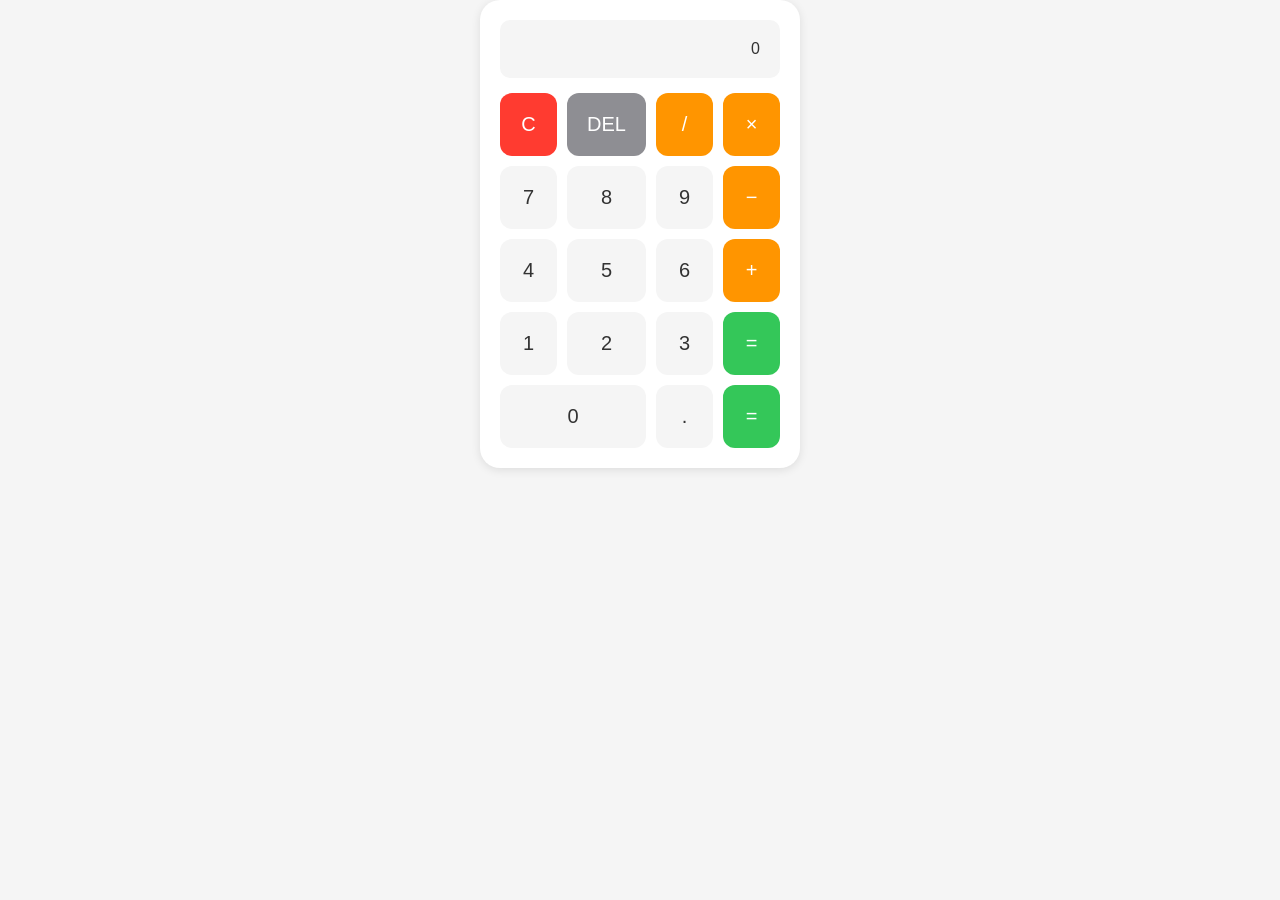
==== calculator.html @ 957df615 "feat: 添加独立计算器单功能工具" ====
<!DOCTYPE html>
<html lang="zh-CN">
<head>
    <meta charset="UTF-8">
    <meta name="viewport" content="width=device-width, initial-scale=1.0">
    <title>简易计算器</title>
    <link rel="stylesheet" href="style.css">
</head>
<body>
    <div class="calculator-container">
        <div class="calculator">
            <div class="display">
                <div class="display-screen" id="display">0</div>
            </div>
            <div class="buttons">
                <button class="btn btn-clear" onclick="clearDisplay()">C</button>
                <button class="btn btn-delete" onclick="deleteChar()">DEL</button>
                <button class="btn btn-operator" onclick="appendOperator('/')">/</button>
                <button class="btn btn-operator" onclick="appendOperator('*')">×</button>
                
                <button class="btn btn-number" onclick="appendNumber('7')">7</button>
                <button class="btn btn-number" onclick="appendNumber('8')">8</button>
                <button class="btn btn-number" onclick="appendNumber('9')">9</button>
                <button class="btn btn-operator" onclick="appendOperator('-')">−</button>
                
                <button class="btn btn-number" onclick="appendNumber('4')">4</button>
                <button class="btn btn-number" onclick="appendNumber('5')">5</button>
                <button class="btn btn-number" onclick="appendNumber('6')">6</button>
                <button class="btn btn-operator" onclick="appendOperator('+')">+</button>
                
                <button class="btn btn-number" onclick="appendNumber('1')">1</button>
                <button class="btn btn-number" onclick="appendNumber('2')">2</button>
                <button class="btn btn-number" onclick="appendNumber('3')">3</button>
                <button class="btn btn-equals" onclick="calculate()">=</button>
                
                <button class="btn btn-number btn-zero" onclick="appendNumber('0')">0</button>
                <button class="btn btn-number" onclick="appendDecimal()">.</button>
                <button class="btn btn-equals" onclick="calculate()">=</button>
            </div>
        </div>
    </div>
    <script src="script.js"></script>
</body>
</html>
---- style.css ----
:root {
    --bg-primary: #ffffff;
    --bg-secondary: #f5f5f5;
    --bg-card: #ffffff;
    --text-primary: #333333;
    --text-secondary: #666666;
    --border-color: #e0e0e0;
    --primary-color: #667eea;
    --primary-hover: #5a6fd6;
    --success-color: #34c759;
    --danger-color: #ff3b30;
    --warning-color: #ff9500;
    --shadow: 0 2px 10px rgba(0, 0, 0, 0.1);
}

[data-theme="dark"] {
    --bg-primary: #1a1a2e;
    --bg-secondary: #16213e;
    --bg-card: #1f2937;
    --text-primary: #f0f0f0;
    --text-secondary: #a0a0a0;
    --border-color: #374151;
    --primary-color: #818cf8;
    --primary-hover: #6366f1;
    --shadow: 0 2px 10px rgba(0, 0, 0, 0.3);
}

* {
    margin: 0;
    padding: 0;
    box-sizing: border-box;
}

body {
    font-family: 'Segoe UI', Tahoma, Geneva, Verdana, sans-serif;
    background: var(--bg-secondary);
    color: var(--text-primary);
    min-height: 100vh;
    transition: background 0.3s, color 0.3s;
}

.app-container {
    max-width: 800px;
    margin: 0 auto;
    padding: 20px;
}

.app-header {
    background: var(--bg-card);
    border-radius: 15px;
    padding: 20px;
    margin-bottom: 20px;
    box-shadow: var(--shadow);
    display: flex;
    flex-wrap: wrap;
    align-items: center;
    gap: 15px;
}

.app-title {
    font-size: 1.5rem;
    color: var(--primary-color);
    margin-right: auto;
}

.nav-tabs {
    display: flex;
    flex-wrap: wrap;
    gap: 8px;
    width: 100%;
    order: 3;
}

.nav-tab {
    padding: 10px 16px;
    border: none;
    background: var(--bg-secondary);
    color: var(--text-secondary);
    border-radius: 8px;
    cursor: pointer;
    font-size: 0.9rem;
    transition: all 0.2s;
}

.nav-tab:hover {
    background: var(--primary-color);
    color: white;
}

.nav-tab.active {
    background: var(--primary-color);
    color: white;
}

.header-actions {
    display: flex;
    gap: 8px;
    margin-left: auto;
}

.action-btn {
    padding: 8px 12px;
    border: none;
    background: var(--bg-secondary);
    border-radius: 8px;
    cursor: pointer;
    font-size: 1.2rem;
    transition: transform 0.2s;
}

.action-btn:hover {
    transform: scale(1.1);
}

.main-content {
    background: var(--bg-card);
    border-radius: 15px;
    padding: 20px;
    box-shadow: var(--shadow);
    min-height: 500px;
}

.tool-section {
    display: none;
}

.tool-section.active {
    display: block;
}

.quick-actions {
    margin-bottom: 15px;
}

.quick-btn {
    padding: 8px 16px;
    border: 1px solid var(--primary-color);
    background: transparent;
    color: var(--primary-color);
    border-radius: 8px;
    cursor: pointer;
    font-size: 0.85rem;
    transition: all 0.2s;
}

.quick-btn:hover {
    background: var(--primary-color);
    color: white;
}

.calculator {
    max-width: 320px;
    margin: 0 auto;
    background: var(--bg-primary);
    border-radius: 20px;
    padding: 20px;
    box-shadow: var(--shadow);
}

.display {
    background: var(--bg-secondary);
    border-radius: 10px;
    padding: 20px;
    margin-bottom: 15px;
    text-align: right;
}

#calc-display {
    font-size: 36px;
    color: var(--text-primary);
    min-height: 45px;
    overflow: hidden;
    text-overflow: ellipsis;
}

.buttons {
    display: grid;
    grid-template-columns: repeat(4, 1fr);
    gap: 10px;
}

.btn {
    padding: 20px;
    font-size: 20px;
    border: none;
    border-radius: 12px;
    cursor: pointer;
    transition: all 0.2s ease;
}

.btn-number {
    background: var(--bg-secondary);
    color: var(--text-primary);
}

.btn-number:hover {
    background: var(--border-color);
}

.btn-operator {
    background: var(--warning-color);
    color: white;
}

.btn-operator:hover {
    background: #e6860a;
}

.btn-clear {
    background: var(--danger-color);
    color: white;
}

.btn-clear:hover {
    background: #e63329;
}

.btn-delete {
    background: #8e8e93;
    color: white;
}

.btn-delete:hover {
    background: #7a7a80;
}

.btn-equals {
    background: var(--success-color);
    color: white;
}

.btn-equals:hover {
    background: #2db84d;
}

.btn-zero {
    grid-column: span 2;
}

.btn:active {
    transform: scale(0.95);
}

.calc-history {
    margin-top: 15px;
    padding-top: 15px;
    border-top: 1px solid var(--border-color);
}

.calc-history h4 {
    font-size: 0.9rem;
    color: var(--text-secondary);
    margin-bottom: 10px;
}

.calc-history ul {
    list-style: none;
    max-height: 100px;
    overflow-y: auto;
}

.calc-history li {
    padding: 5px 0;
    font-size: 0.85rem;
    color: var(--text-secondary);
    border-bottom: 1px solid var(--border-color);
}

.todo-container {
    max-width: 500px;
    margin: 0 auto;
}

.todo-input-area {
    display: flex;
    gap: 10px;
    margin-bottom: 15px;
    flex-wrap: wrap;
}

.todo-input-area input[type="text"] {
    flex: 1;
    min-width: 200px;
    padding: 12px;
    border: 1px solid var(--border-color);
    border-radius: 8px;
    font-size: 1rem;
    background: var(--bg-primary);
    color: var(--text-primary);
}

.todo-input-area select {
    padding: 12px;
    border: 1px solid var(--border-color);
    border-radius: 8px;
    font-size: 1rem;
    background: var(--bg-primary);
    color: var(--text-primary);
}

.add-btn {
    padding: 12px 24px;
    background: var(--primary-color);
    color: white;
    border: none;
    border-radius: 8px;
    cursor: pointer;
    font-size: 1rem;
    transition: background 0.2s;
}

.add-btn:hover {
    background: var(--primary-hover);
}

.todo-filters {
    display: flex;
    gap: 10px;
    margin-bottom: 15px;
}

.filter-btn {
    padding: 8px 16px;
    border: 1px solid var(--border-color);
    background: transparent;
    color: var(--text-secondary);
    border-radius: 8px;
    cursor: pointer;
    transition: all 0.2s;
}

.filter-btn.active,
.filter-btn:hover {
    background: var(--primary-color);
    color: white;
    border-color: var(--primary-color);
}

.todo-list {
    list-style: none;
    margin-bottom: 15px;
}

.todo-item {
    display: flex;
    align-items: center;
    gap: 10px;
    padding: 12px;
    background: var(--bg-secondary);
    border-radius: 8px;
    margin-bottom: 8px;
}

.todo-item.completed {
    opacity: 0.6;
}

.todo-item.completed .todo-text {
    text-decoration: line-through;
}

.todo-checkbox {
    width: 20px;
    height: 20px;
    cursor: pointer;
}

.todo-text {
    flex: 1;
    font-size: 1rem;
}

.todo-priority {
    font-size: 0.75rem;
    padding: 2px 8px;
    border-radius: 4px;
    background: var(--border-color);
    color: var(--text-secondary);
}

.todo-priority.high {
    background: var(--danger-color);
    color: white;
}

.todo-priority.medium {
    background: var(--warning-color);
    color: white;
}

.todo-priority.low {
    background: var(--success-color);
    color: white;
}

.todo-delete {
    padding: 5px 10px;
    background: var(--danger-color);
    color: white;
    border: none;
    border-radius: 4px;
    cursor: pointer;
    font-size: 0.8rem;
}

.todo-stats {
    display: flex;
    gap: 20px;
    padding: 15px;
    background: var(--bg-secondary);
    border-radius: 8px;
    font-size: 0.9rem;
    color: var(--text-secondary);
}

.accounts-container {
    max-width: 500px;
    margin: 0 auto;
}

.accounts-summary {
    display: grid;
    grid-template-columns: repeat(3, 1fr);
    gap: 15px;
    margin-bottom: 20px;
}

.summary-card {
    padding: 15px;
    border-radius: 12px;
    text-align: center;
}

.summary-card.income {
    background: linear-gradient(135deg, #34c759, #2db84d);
    color: white;
}

.summary-card.expense {
    background: linear-gradient(135deg, #ff3b30, #e63329);
    color: white;
}

.summary-card.balance {
    background: linear-gradient(135deg, var(--primary-color), var(--primary-hover));
    color: white;
}

.summary-card h4 {
    font-size: 0.85rem;
    margin-bottom: 8px;
    opacity: 0.9;
}

.summary-card p {
    font-size: 1.3rem;
    font-weight: bold;
}

.accounts-input {
    display: flex;
    gap: 10px;
    margin-bottom: 20px;
    flex-wrap: wrap;
}

.accounts-input select,
.accounts-input input {
    padding: 12px;
    border: 1px solid var(--border-color);
    border-radius: 8px;
    font-size: 1rem;
    background: var(--bg-primary);
    color: var(--text-primary);
}

.accounts-input input[type="number"] {
    width: 120px;
}

.accounts-input input[type="text"] {
    flex: 1;
    min-width: 100px;
}

.accounts-list h4 {
    font-size: 1rem;
    color: var(--text-secondary);
    margin-bottom: 10px;
}

.accounts-list ul {
    list-style: none;
}

.acc-item {
    display: flex;
    align-items: center;
    gap: 10px;
    padding: 12px;
    background: var(--bg-secondary);
    border-radius: 8px;
    margin-bottom: 8px;
}

.acc-item.income {
    border-left: 4px solid var(--success-color);
}

.acc-item.expense {
    border-left: 4px solid var(--danger-color);
}

.acc-type {
    font-size: 0.85rem;
    padding: 4px 10px;
    border-radius: 4px;
    background: var(--border-color);
    color: var(--text-secondary);
}

.acc-item.income .acc-type {
    background: var(--success-color);
    color: white;
}

.acc-item.expense .acc-type {
    background: var(--danger-color);
    color: white;
}

.acc-amount {
    font-weight: bold;
    font-size: 1.1rem;
}

.acc-desc {
    flex: 1;
    color: var(--text-secondary);
    font-size: 0.9rem;
}

.acc-date {
    font-size: 0.8rem;
    color: var(--text-secondary);
}

.acc-delete {
    padding: 5px 10px;
    background: var(--danger-color);
    color: white;
    border: none;
    border-radius: 4px;
    cursor: pointer;
    font-size: 0.8rem;
}

.stats-container {
    max-width: 600px;
    margin: 0 auto;
}

.stats-container h3 {
    text-align: center;
    margin-bottom: 20px;
    color: var(--primary-color);
}

.stats-grid {
    display: grid;
    grid-template-columns: repeat(auto-fit, minmax(150px, 1fr));
    gap: 15px;
    margin-bottom: 30px;
}

.stat-card {
    background: var(--bg-secondary);
    padding: 20px;
    border-radius: 12px;
    text-align: center;
}

.stat-card h4 {
    color: var(--primary-color);
    margin-bottom: 10px;
    font-size: 1rem;
}

.stat-card p {
    margin: 8px 0;
    font-size: 0.9rem;
    color: var(--text-secondary);
}

.stat-card span {
    color: var(--text-primary);
    font-weight: bold;
}

.recent-records h4 {
    font-size: 1rem;
    color: var(--text-secondary);
    margin-bottom: 10px;
}

.recent-records ul {
    list-style: none;
}

.recent-records li {
    padding: 10px;
    background: var(--bg-secondary);
    border-radius: 8px;
    margin-bottom: 8px;
    font-size: 0.9rem;
    display: flex;
    justify-content: space-between;
    align-items: center;
}

.recent-time {
    font-size: 0.8rem;
    color: var(--text-secondary);
}

.about-container {
    max-width: 800px;
    margin: 0 auto;
}

.pdf-viewer {
    width: 100%;
}

.pdf-viewer h3 {
    text-align: center;
    color: var(--primary-color);
    margin-bottom: 20px;
    font-size: 1.3rem;
}

.pdf-viewer object {
    border-radius: 12px;
    box-shadow: var(--shadow);
    border: 1px solid var(--border-color);
    background: white;
}

.pdf-fallback {
    text-align: center;
    padding: 60px 20px;
    background: var(--bg-secondary);
    border-radius: 12px;
    border: 1px solid var(--border-color);
}

.pdf-fallback p {
    color: var(--text-secondary);
    margin-bottom: 20px;
}

.download-link {
    display: inline-block;
    padding: 12px 24px;
    background: var(--primary-color);
    color: white;
    text-decoration: none;
    border-radius: 8px;
    transition: background 0.2s;
}

.download-link:hover {
    background: var(--primary-hover);
}

.modal {
    display: none;
    position: fixed;
    top: 0;
    left: 0;
    width: 100%;
    height: 100%;
    background: rgba(0, 0, 0, 0.5);
    z-index: 1000;
    justify-content: center;
    align-items: center;
}

.modal.show {
    display: flex;
}

.modal-content {
    background: var(--bg-card);
    padding: 25px;
    border-radius: 15px;
    max-width: 400px;
    width: 90%;
    position: relative;
}

.modal-close {
    position: absolute;
    top: 10px;
    right: 15px;
    font-size: 1.5rem;
    cursor: pointer;
    color: var(--text-secondary);
}

.modal-content h3 {
    color: var(--primary-color);
    margin-bottom: 15px;
}

.modal-content ul {
    list-style: none;
}

.modal-content li {
    padding: 10px;
    background: var(--bg-secondary);
    border-radius: 8px;
    margin-bottom: 8px;
    font-size: 0.9rem;
}

@media (max-width: 600px) {
    .app-header {
        flex-direction: column;
        align-items: flex-start;
    }

    .header-actions {
        margin-left: 0;
        width: 100%;
        justify-content: flex-end;
    }

    .nav-tabs {
        width: 100%;
        overflow-x: auto;
        flex-wrap: nowrap;
        padding-bottom: 5px;
    }

    .nav-tab {
        white-space: nowrap;
        padding: 8px 12px;
        font-size: 0.85rem;
    }

    .accounts-summary {
        grid-template-columns: 1fr;
    }

    .calculator {
        width: 100%;
        max-width: 100%;
    }

    .btn {
        padding: 15px;
        font-size: 18px;
    }

    .todo-stats {
        flex-direction: column;
        gap: 10px;
    }

    .pdf-viewer object {
        height: 400px;
        width: 100%;
    }
}
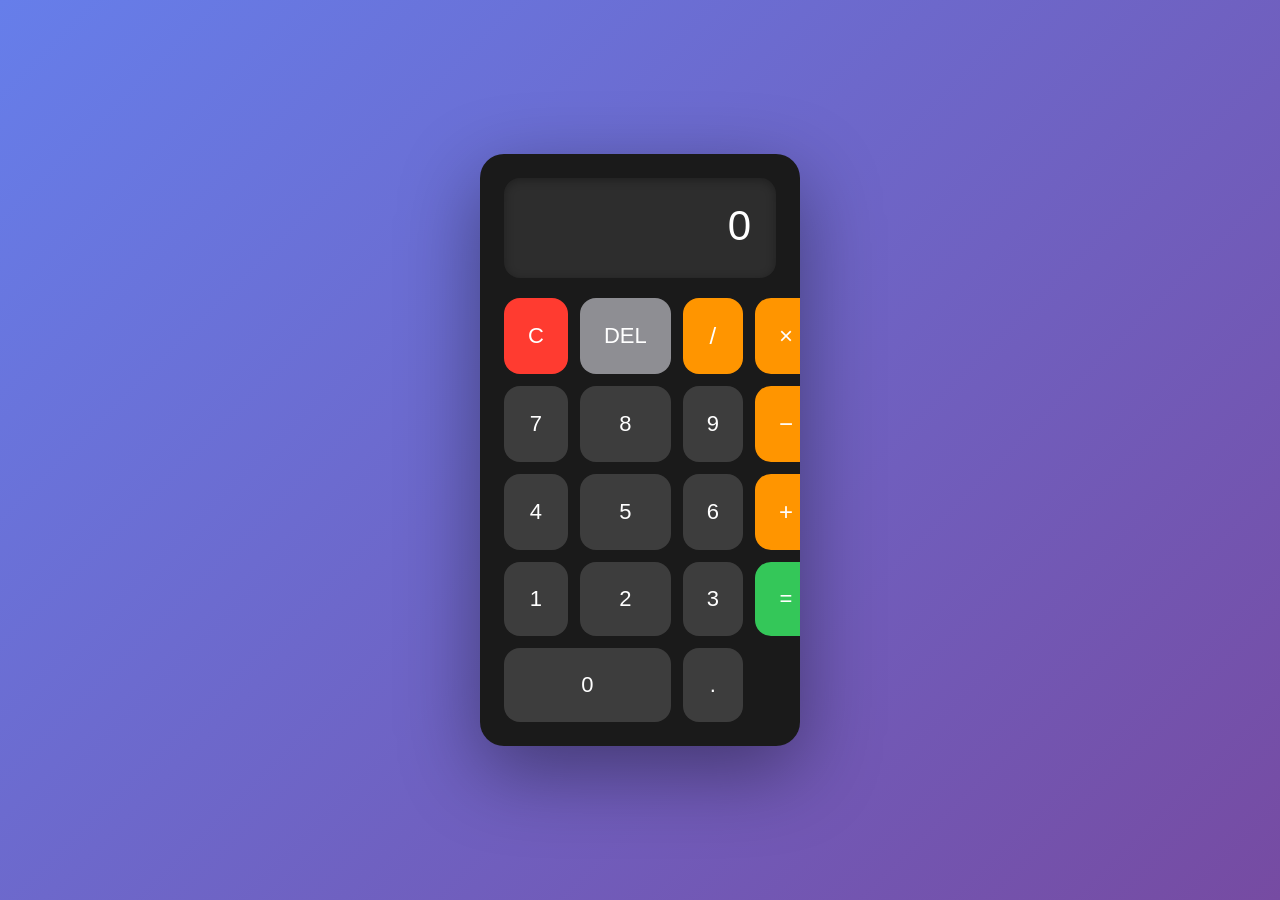
==== commit 0d61319d: "fix: 修复计算器按键溢出问题" ====
--- a/calculator.html
+++ b/calculator.html
@@ -4,7 +4,7 @@
     <meta charset="UTF-8">
     <meta name="viewport" content="width=device-width, initial-scale=1.0">
     <title>简易计算器</title>
-    <link rel="stylesheet" href="style.css">
+    <link rel="stylesheet" href="calculator-style.css">
 </head>
 <body>
     <div class="calculator-container">
@@ -35,10 +35,9 @@
                 
                 <button class="btn btn-number btn-zero" onclick="appendNumber('0')">0</button>
                 <button class="btn btn-number" onclick="appendDecimal()">.</button>
-                <button class="btn btn-equals" onclick="calculate()">=</button>
             </div>
         </div>
     </div>
-    <script src="script.js"></script>
+    <script src="calculator-script.js"></script>
 </body>
 </html>
--- a/calculator-style.css
+++ b/calculator-style.css
@@ -0,0 +1,167 @@
+* {
+    margin: 0;
+    padding: 0;
+    box-sizing: border-box;
+}
+
+body {
+    font-family: 'Segoe UI', Tahoma, Geneva, Verdana, sans-serif;
+    background: linear-gradient(135deg, #667eea 0%, #764ba2 100%);
+    min-height: 100vh;
+    display: flex;
+    justify-content: center;
+    align-items: center;
+}
+
+.calculator-container {
+    width: 100%;
+    max-width: 360px;
+    padding: 20px;
+}
+
+.calculator {
+    background: #1a1a1a;
+    border-radius: 24px;
+    padding: 24px;
+    box-shadow: 0 25px 80px rgba(0, 0, 0, 0.4);
+    overflow: hidden;
+}
+
+.display {
+    background: #2d2d2d;
+    border-radius: 16px;
+    padding: 24px;
+    margin-bottom: 20px;
+    text-align: right;
+    box-shadow: inset 0 2px 10px rgba(0, 0, 0, 0.3);
+}
+
+.display-screen {
+    font-size: 42px;
+    color: #ffffff;
+    min-height: 52px;
+    overflow: hidden;
+    text-overflow: ellipsis;
+    font-weight: 300;
+    letter-spacing: 1px;
+}
+
+.buttons {
+    display: grid;
+    grid-template-columns: repeat(4, 1fr);
+    gap: 12px;
+}
+
+.btn {
+    padding: 24px;
+    font-size: 22px;
+    border: none;
+    border-radius: 16px;
+    cursor: pointer;
+    transition: all 0.2s ease;
+    font-weight: 500;
+}
+
+.btn-number {
+    background: #3d3d3d;
+    color: #ffffff;
+}
+
+.btn-number:hover {
+    background: #4d4d4d;
+}
+
+.btn-number:active {
+    background: #5d5d5d;
+}
+
+.btn-operator {
+    background: #ff9500;
+    color: #ffffff;
+    font-size: 24px;
+}
+
+.btn-operator:hover {
+    background: #ffa733;
+}
+
+.btn-operator:active {
+    background: #ffb85c;
+}
+
+.btn-clear {
+    background: #ff3b30;
+    color: #ffffff;
+}
+
+.btn-clear:hover {
+    background: #ff5247;
+}
+
+.btn-clear:active {
+    background: #ff6b62;
+}
+
+.btn-delete {
+    background: #8e8e93;
+    color: #ffffff;
+}
+
+.btn-delete:hover {
+    background: #a1a1aa;
+}
+
+.btn-delete:active {
+    background: #b4b4b9;
+}
+
+.btn-equals {
+    background: #34c759;
+    color: #ffffff;
+}
+
+.btn-equals:hover {
+    background: #30d158;
+}
+
+.btn-equals:active {
+    background: #3be068;
+}
+
+.btn-zero {
+    grid-column: span 2;
+}
+
+.btn:active {
+    transform: scale(0.95);
+}
+
+@media (max-width: 400px) {
+    .calculator-container {
+        padding: 10px;
+    }
+    
+    .calculator {
+        padding: 16px;
+        border-radius: 20px;
+    }
+    
+    .display {
+        padding: 20px;
+        margin-bottom: 16px;
+    }
+    
+    .display-screen {
+        font-size: 36px;
+        min-height: 46px;
+    }
+    
+    .buttons {
+        gap: 10px;
+    }
+    
+    .btn {
+        padding: 20px;
+        font-size: 20px;
+    }
+}
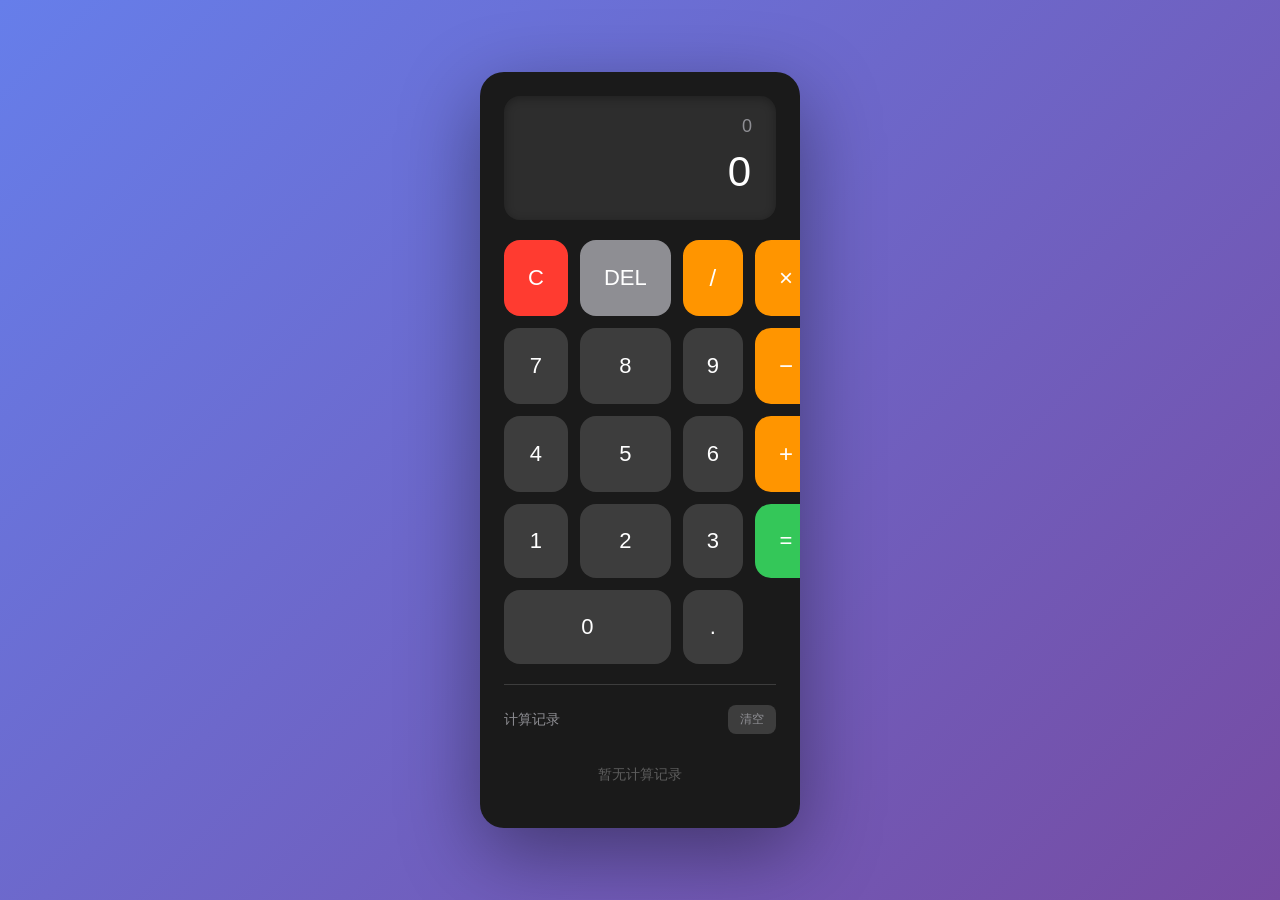
==== commit 2bd4297d: "feat: 增加计算记录和运算过程显示功能" ====
--- a/calculator.html
+++ b/calculator.html
@@ -10,6 +10,7 @@
     <div class="calculator-container">
         <div class="calculator">
             <div class="display">
+                <div class="expression-display" id="expression">0</div>
                 <div class="display-screen" id="display">0</div>
             </div>
             <div class="buttons">
@@ -36,6 +37,13 @@
                 <button class="btn btn-number btn-zero" onclick="appendNumber('0')">0</button>
                 <button class="btn btn-number" onclick="appendDecimal()">.</button>
             </div>
+            <div class="history">
+                <div class="history-header">
+                    <span>计算记录</span>
+                    <button class="btn-history-clear" onclick="clearHistory()">清空</button>
+                </div>
+                <div class="history-list" id="history-list"></div>
+            </div>
         </div>
     </div>
     <script src="calculator-script.js"></script>
--- a/calculator-style.css
+++ b/calculator-style.css
@@ -11,6 +11,7 @@
     display: flex;
     justify-content: center;
     align-items: center;
+    padding: 20px 0;
 }
 
 .calculator-container {
@@ -30,10 +31,19 @@
 .display {
     background: #2d2d2d;
     border-radius: 16px;
-    padding: 24px;
+    padding: 20px 24px;
     margin-bottom: 20px;
     text-align: right;
     box-shadow: inset 0 2px 10px rgba(0, 0, 0, 0.3);
+}
+
+.expression-display {
+    font-size: 18px;
+    color: #8e8e93;
+    min-height: 24px;
+    margin-bottom: 8px;
+    overflow: hidden;
+    text-overflow: ellipsis;
 }
 
 .display-screen {
@@ -136,6 +146,91 @@
     transform: scale(0.95);
 }
 
+.history {
+    margin-top: 20px;
+    padding-top: 20px;
+    border-top: 1px solid #3d3d3d;
+}
+
+.history-header {
+    display: flex;
+    justify-content: space-between;
+    align-items: center;
+    margin-bottom: 12px;
+}
+
+.history-header span {
+    color: #8e8e93;
+    font-size: 14px;
+}
+
+.btn-history-clear {
+    background: #3d3d3d;
+    color: #8e8e93;
+    border: none;
+    border-radius: 8px;
+    padding: 6px 12px;
+    font-size: 12px;
+    cursor: pointer;
+    transition: all 0.2s ease;
+}
+
+.btn-history-clear:hover {
+    background: #4d4d4d;
+    color: #ffffff;
+}
+
+.history-list {
+    max-height: 200px;
+    overflow-y: auto;
+}
+
+.history-list::-webkit-scrollbar {
+    width: 4px;
+}
+
+.history-list::-webkit-scrollbar-track {
+    background: #2d2d2d;
+    border-radius: 2px;
+}
+
+.history-list::-webkit-scrollbar-thumb {
+    background: #5d5d5d;
+    border-radius: 2px;
+}
+
+.history-item {
+    background: #2d2d2d;
+    border-radius: 12px;
+    padding: 12px 16px;
+    margin-bottom: 8px;
+    cursor: pointer;
+    transition: all 0.2s ease;
+}
+
+.history-item:hover {
+    background: #3d3d3d;
+}
+
+.history-expression {
+    color: #8e8e93;
+    font-size: 14px;
+    margin-bottom: 4px;
+}
+
+.history-result {
+    color: #ffffff;
+    font-size: 18px;
+    font-weight: 500;
+}
+
+.history-empty {
+    color: #5d5d5d;
+    font-size: 14px;
+    text-align: center;
+    padding: 20px 0;
+}
+
 @media (max-width: 400px) {
     .calculator-container {
         padding: 10px;
@@ -147,8 +242,13 @@
     }
     
     .display {
-        padding: 20px;
+        padding: 16px 20px;
         margin-bottom: 16px;
+    }
+    
+    .expression-display {
+        font-size: 16px;
+        min-height: 22px;
     }
     
     .display-screen {
@@ -164,4 +264,13 @@
         padding: 20px;
         font-size: 20px;
     }
-}
+    
+    .history {
+        margin-top: 16px;
+        padding-top: 16px;
+    }
+    
+    .history-list {
+        max-height: 160px;
+    }
+}
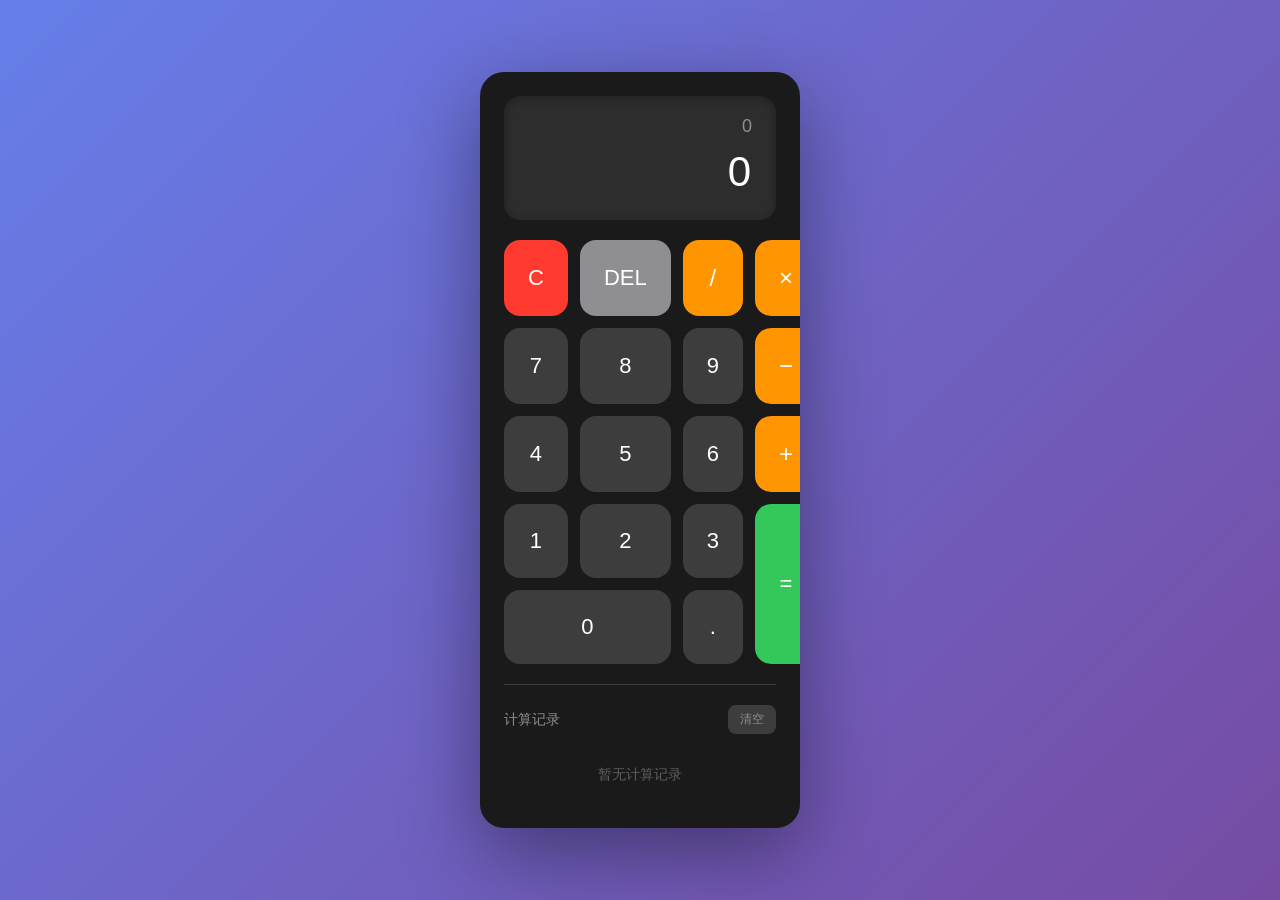
==== commit 7811cedc: "fix: 修复计算器等号按钮布局问题" ====
--- a/calculator.html
+++ b/calculator.html
@@ -32,7 +32,7 @@
                 <button class="btn btn-number" onclick="appendNumber('1')">1</button>
                 <button class="btn btn-number" onclick="appendNumber('2')">2</button>
                 <button class="btn btn-number" onclick="appendNumber('3')">3</button>
-                <button class="btn btn-equals" onclick="calculate()">=</button>
+                <button class="btn btn-equals btn-equals-span" onclick="calculate()">=</button>
                 
                 <button class="btn btn-number btn-zero" onclick="appendNumber('0')">0</button>
                 <button class="btn btn-number" onclick="appendDecimal()">.</button>
--- a/calculator-style.css
+++ b/calculator-style.css
@@ -138,6 +138,10 @@
     background: #3be068;
 }
 
+.btn-equals-span {
+    grid-row: span 2;
+}
+
 .btn-zero {
     grid-column: span 2;
 }
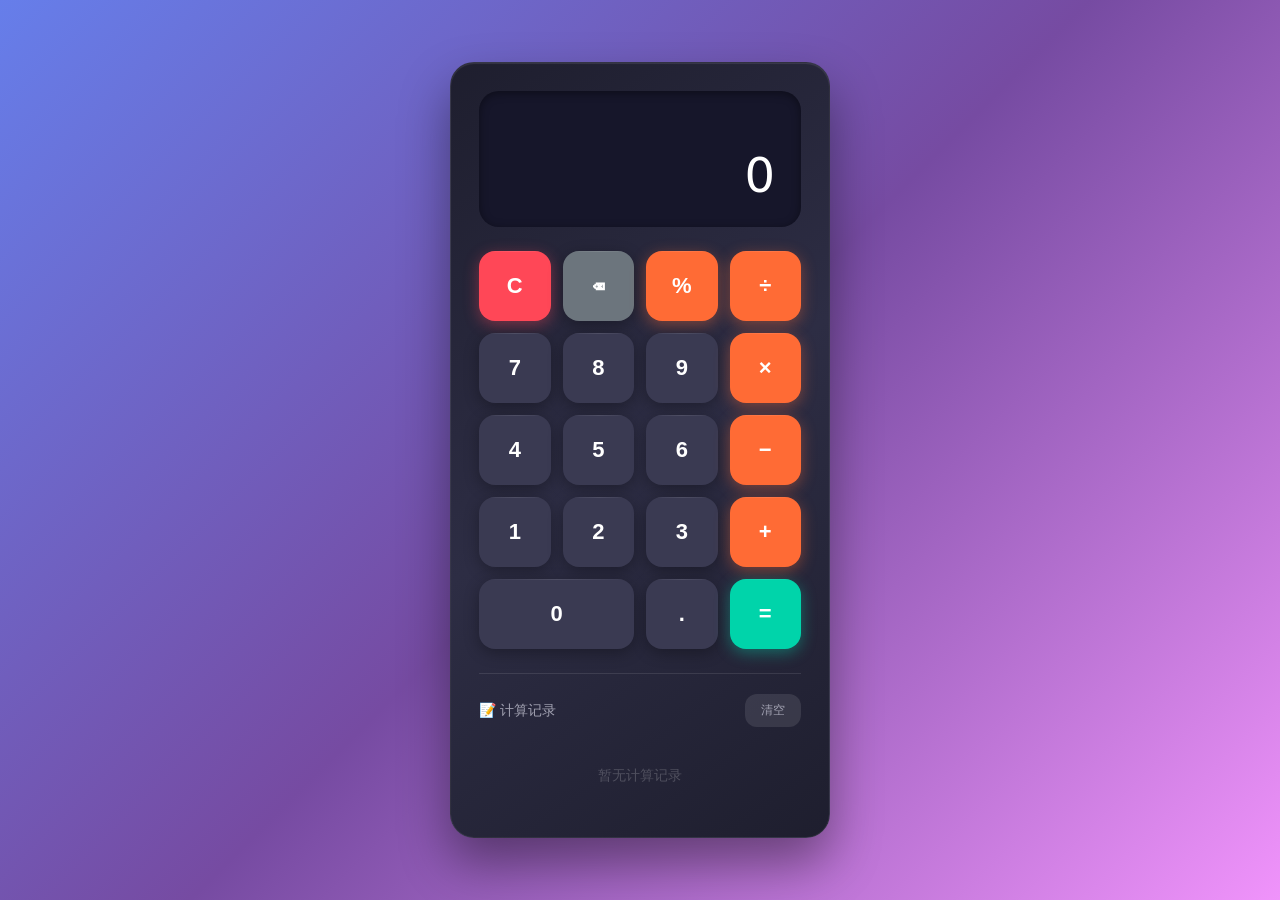
==== commit 63aea09a: "feat: 重新设计计算器界面，美化UI样式" ====
--- a/calculator.html
+++ b/calculator.html
@@ -3,44 +3,47 @@
 <head>
     <meta charset="UTF-8">
     <meta name="viewport" content="width=device-width, initial-scale=1.0">
-    <title>简易计算器</title>
+    <title>计算器</title>
     <link rel="stylesheet" href="calculator-style.css">
 </head>
 <body>
-    <div class="calculator-container">
+    <div class="calculator-wrapper">
         <div class="calculator">
-            <div class="display">
-                <div class="expression-display" id="expression">0</div>
-                <div class="display-screen" id="display">0</div>
+            <div class="screen-container">
+                <div class="expression" id="expression"></div>
+                <div class="result" id="result">0</div>
             </div>
-            <div class="buttons">
-                <button class="btn btn-clear" onclick="clearDisplay()">C</button>
-                <button class="btn btn-delete" onclick="deleteChar()">DEL</button>
-                <button class="btn btn-operator" onclick="appendOperator('/')">/</button>
-                <button class="btn btn-operator" onclick="appendOperator('*')">×</button>
+            
+            <div class="keypad">
+                <button class="key key-clear" onclick="clearDisplay()">C</button>
+                <button class="key key-delete" onclick="deleteChar()">⌫</button>
+                <button class="key key-operator" onclick="appendOperator('%')">%</button>
+                <button class="key key-operator" onclick="appendOperator('/')">÷</button>
                 
-                <button class="btn btn-number" onclick="appendNumber('7')">7</button>
-                <button class="btn btn-number" onclick="appendNumber('8')">8</button>
-                <button class="btn btn-number" onclick="appendNumber('9')">9</button>
-                <button class="btn btn-operator" onclick="appendOperator('-')">−</button>
+                <button class="key key-number" onclick="appendNumber('7')">7</button>
+                <button class="key key-number" onclick="appendNumber('8')">8</button>
+                <button class="key key-number" onclick="appendNumber('9')">9</button>
+                <button class="key key-operator" onclick="appendOperator('*')">×</button>
                 
-                <button class="btn btn-number" onclick="appendNumber('4')">4</button>
-                <button class="btn btn-number" onclick="appendNumber('5')">5</button>
-                <button class="btn btn-number" onclick="appendNumber('6')">6</button>
-                <button class="btn btn-operator" onclick="appendOperator('+')">+</button>
+                <button class="key key-number" onclick="appendNumber('4')">4</button>
+                <button class="key key-number" onclick="appendNumber('5')">5</button>
+                <button class="key key-number" onclick="appendNumber('6')">6</button>
+                <button class="key key-operator" onclick="appendOperator('-')">−</button>
                 
-                <button class="btn btn-number" onclick="appendNumber('1')">1</button>
-                <button class="btn btn-number" onclick="appendNumber('2')">2</button>
-                <button class="btn btn-number" onclick="appendNumber('3')">3</button>
-                <button class="btn btn-equals btn-equals-span" onclick="calculate()">=</button>
+                <button class="key key-number" onclick="appendNumber('1')">1</button>
+                <button class="key key-number" onclick="appendNumber('2')">2</button>
+                <button class="key key-number" onclick="appendNumber('3')">3</button>
+                <button class="key key-operator" onclick="appendOperator('+')">+</button>
                 
-                <button class="btn btn-number btn-zero" onclick="appendNumber('0')">0</button>
-                <button class="btn btn-number" onclick="appendDecimal()">.</button>
+                <button class="key key-number key-zero" onclick="appendNumber('0')">0</button>
+                <button class="key key-number" onclick="appendDecimal()">.</button>
+                <button class="key key-equals" onclick="calculate()">=</button>
             </div>
-            <div class="history">
+            
+            <div class="history-panel">
                 <div class="history-header">
-                    <span>计算记录</span>
-                    <button class="btn-history-clear" onclick="clearHistory()">清空</button>
+                    <span class="history-title">📝 计算记录</span>
+                    <button class="btn-clear-history" onclick="clearHistory()">清空</button>
                 </div>
                 <div class="history-list" id="history-list"></div>
             </div>
--- a/calculator-style.css
+++ b/calculator-style.css
@@ -1,3 +1,25 @@
+:root {
+    --primary-bg: linear-gradient(145deg, #1e1e2e 0%, #2d2d44 50%, #1e1e2e 100%);
+    --secondary-bg: #2a2a3e;
+    --screen-bg: #16162a;
+    --number-key: #3a3a52;
+    --number-key-hover: #4a4a6a;
+    --operator-key: #ff6b35;
+    --operator-key-hover: #ff8a5c;
+    --equals-key: #00d4aa;
+    --equals-key-hover: #00e8bd;
+    --clear-key: #ff4757;
+    --clear-key-hover: #ff6b7a;
+    --delete-key: #6c757d;
+    --delete-key-hover: #868e96;
+    --text-primary: #ffffff;
+    --text-secondary: #a0a0b0;
+    --border-radius: 24px;
+    --key-radius: 16px;
+    --shadow: 0 25px 50px rgba(0, 0, 0, 0.4), inset 0 1px 1px rgba(255, 255, 255, 0.1);
+    --key-shadow: 0 4px 15px rgba(0, 0, 0, 0.3);
+}
+
 * {
     margin: 0;
     padding: 0;
@@ -5,187 +27,183 @@
 }
 
 body {
-    font-family: 'Segoe UI', Tahoma, Geneva, Verdana, sans-serif;
-    background: linear-gradient(135deg, #667eea 0%, #764ba2 100%);
+    font-family: 'SF Pro Display', 'Segoe UI', system-ui, -apple-system, sans-serif;
     min-height: 100vh;
     display: flex;
     justify-content: center;
     align-items: center;
-    padding: 20px 0;
-}
-
-.calculator-container {
+    background: linear-gradient(135deg, #667eea 0%, #764ba2 50%, #f093fb 100%);
+    padding: 20px;
+    overflow-x: hidden;
+}
+
+.calculator-wrapper {
     width: 100%;
-    max-width: 360px;
-    padding: 20px;
+    max-width: 380px;
 }
 
 .calculator {
-    background: #1a1a1a;
-    border-radius: 24px;
+    background: var(--primary-bg);
+    border-radius: var(--border-radius);
+    padding: 28px;
+    box-shadow: var(--shadow);
+    backdrop-filter: blur(20px);
+    border: 1px solid rgba(255, 255, 255, 0.08);
+}
+
+.screen-container {
+    background: var(--screen-bg);
+    border-radius: 20px;
     padding: 24px;
-    box-shadow: 0 25px 80px rgba(0, 0, 0, 0.4);
-    overflow: hidden;
-}
-
-.display {
-    background: #2d2d2d;
-    border-radius: 16px;
-    padding: 20px 24px;
-    margin-bottom: 20px;
-    text-align: right;
-    box-shadow: inset 0 2px 10px rgba(0, 0, 0, 0.3);
-}
-
-.expression-display {
+    margin-bottom: 24px;
+    min-height: 120px;
+    display: flex;
+    flex-direction: column;
+    justify-content: flex-end;
+    align-items: flex-end;
+    box-shadow: inset 0 2px 10px rgba(0, 0, 0, 0.4);
+}
+
+.expression {
     font-size: 18px;
-    color: #8e8e93;
+    color: var(--text-secondary);
+    margin-bottom: 8px;
     min-height: 24px;
-    margin-bottom: 8px;
-    overflow: hidden;
-    text-overflow: ellipsis;
-}
-
-.display-screen {
-    font-size: 42px;
-    color: #ffffff;
-    min-height: 52px;
-    overflow: hidden;
-    text-overflow: ellipsis;
+    font-weight: 400;
+    letter-spacing: 1px;
+}
+
+.result {
+    font-size: 48px;
+    color: var(--text-primary);
     font-weight: 300;
-    letter-spacing: 1px;
-}
-
-.buttons {
+    letter-spacing: 2px;
+    min-height: 56px;
+    display: flex;
+    align-items: center;
+    justify-content: flex-end;
+}
+
+.keypad {
     display: grid;
     grid-template-columns: repeat(4, 1fr);
     gap: 12px;
 }
 
-.btn {
-    padding: 24px;
+.key {
+    padding: 22px 16px;
     font-size: 22px;
+    font-weight: 600;
     border: none;
-    border-radius: 16px;
+    border-radius: var(--key-radius);
     cursor: pointer;
-    transition: all 0.2s ease;
-    font-weight: 500;
-}
-
-.btn-number {
-    background: #3d3d3d;
-    color: #ffffff;
-}
-
-.btn-number:hover {
-    background: #4d4d4d;
-}
-
-.btn-number:active {
-    background: #5d5d5d;
-}
-
-.btn-operator {
-    background: #ff9500;
-    color: #ffffff;
-    font-size: 24px;
-}
-
-.btn-operator:hover {
-    background: #ffa733;
-}
-
-.btn-operator:active {
-    background: #ffb85c;
-}
-
-.btn-clear {
-    background: #ff3b30;
-    color: #ffffff;
-}
-
-.btn-clear:hover {
-    background: #ff5247;
-}
-
-.btn-clear:active {
-    background: #ff6b62;
-}
-
-.btn-delete {
-    background: #8e8e93;
-    color: #ffffff;
-}
-
-.btn-delete:hover {
-    background: #a1a1aa;
-}
-
-.btn-delete:active {
-    background: #b4b4b9;
-}
-
-.btn-equals {
-    background: #34c759;
-    color: #ffffff;
-}
-
-.btn-equals:hover {
-    background: #30d158;
-}
-
-.btn-equals:active {
-    background: #3be068;
-}
-
-.btn-equals-span {
-    grid-row: span 2;
-}
-
-.btn-zero {
+    transition: all 0.2s cubic-bezier(0.4, 0, 0.2, 1);
+    color: var(--text-primary);
+    position: relative;
+    overflow: hidden;
+}
+
+.key::before {
+    content: '';
+    position: absolute;
+    top: 0;
+    left: 0;
+    right: 0;
+    height: 1px;
+    background: linear-gradient(90deg, transparent, rgba(255, 255, 255, 0.1), transparent);
+}
+
+.key:active {
+    transform: scale(0.95);
+}
+
+.key-number {
+    background: var(--number-key);
+    box-shadow: var(--key-shadow);
+}
+
+.key-number:hover {
+    background: var(--number-key-hover);
+}
+
+.key-operator {
+    background: var(--operator-key);
+    box-shadow: 0 4px 15px rgba(255, 107, 53, 0.4);
+}
+
+.key-operator:hover {
+    background: var(--operator-key-hover);
+}
+
+.key-equals {
+    background: var(--equals-key);
+    box-shadow: 0 4px 15px rgba(0, 212, 170, 0.4);
+    grid-column: span 1;
+}
+
+.key-equals:hover {
+    background: var(--equals-key-hover);
+}
+
+.key-clear {
+    background: var(--clear-key);
+    box-shadow: 0 4px 15px rgba(255, 71, 87, 0.4);
+}
+
+.key-clear:hover {
+    background: var(--clear-key-hover);
+}
+
+.key-delete {
+    background: var(--delete-key);
+    box-shadow: var(--key-shadow);
+}
+
+.key-delete:hover {
+    background: var(--delete-key-hover);
+}
+
+.key-zero {
     grid-column: span 2;
 }
 
-.btn:active {
-    transform: scale(0.95);
-}
-
-.history {
-    margin-top: 20px;
+.history-panel {
+    margin-top: 24px;
     padding-top: 20px;
-    border-top: 1px solid #3d3d3d;
+    border-top: 1px solid rgba(255, 255, 255, 0.1);
 }
 
 .history-header {
     display: flex;
     justify-content: space-between;
     align-items: center;
-    margin-bottom: 12px;
-}
-
-.history-header span {
-    color: #8e8e93;
+    margin-bottom: 16px;
+}
+
+.history-title {
+    color: var(--text-secondary);
     font-size: 14px;
-}
-
-.btn-history-clear {
-    background: #3d3d3d;
-    color: #8e8e93;
+    font-weight: 500;
+}
+
+.btn-clear-history {
+    background: rgba(255, 255, 255, 0.1);
+    color: var(--text-secondary);
     border: none;
-    border-radius: 8px;
-    padding: 6px 12px;
+    border-radius: 12px;
+    padding: 8px 16px;
     font-size: 12px;
     cursor: pointer;
     transition: all 0.2s ease;
 }
 
-.btn-history-clear:hover {
-    background: #4d4d4d;
-    color: #ffffff;
+.btn-clear-history:hover {
+    background: rgba(255, 255, 255, 0.15);
+    color: var(--text-primary);
 }
 
 .history-list {
-    max-height: 200px;
+    max-height: 180px;
     overflow-y: auto;
 }
 
@@ -194,87 +212,98 @@
 }
 
 .history-list::-webkit-scrollbar-track {
-    background: #2d2d2d;
+    background: rgba(255, 255, 255, 0.05);
     border-radius: 2px;
 }
 
 .history-list::-webkit-scrollbar-thumb {
-    background: #5d5d5d;
+    background: rgba(255, 255, 255, 0.2);
     border-radius: 2px;
 }
 
 .history-item {
-    background: #2d2d2d;
+    background: rgba(255, 255, 255, 0.05);
     border-radius: 12px;
-    padding: 12px 16px;
-    margin-bottom: 8px;
+    padding: 14px 16px;
+    margin-bottom: 10px;
     cursor: pointer;
     transition: all 0.2s ease;
+    border: 1px solid rgba(255, 255, 255, 0.05);
 }
 
 .history-item:hover {
-    background: #3d3d3d;
+    background: rgba(255, 255, 255, 0.08);
+    border-color: rgba(255, 255, 255, 0.1);
 }
 
 .history-expression {
-    color: #8e8e93;
+    color: var(--text-secondary);
     font-size: 14px;
     margin-bottom: 4px;
+    font-weight: 400;
 }
 
 .history-result {
-    color: #ffffff;
+    color: var(--equals-key);
     font-size: 18px;
-    font-weight: 500;
+    font-weight: 600;
 }
 
 .history-empty {
-    color: #5d5d5d;
+    color: rgba(255, 255, 255, 0.2);
     font-size: 14px;
     text-align: center;
-    padding: 20px 0;
+    padding: 24px 0;
 }
 
 @media (max-width: 400px) {
-    .calculator-container {
-        padding: 10px;
-    }
-    
     .calculator {
-        padding: 16px;
+        padding: 20px;
         border-radius: 20px;
     }
     
-    .display {
-        padding: 16px 20px;
-        margin-bottom: 16px;
-    }
-    
-    .expression-display {
+    .screen-container {
+        padding: 20px;
+        margin-bottom: 20px;
+        min-height: 100px;
+    }
+    
+    .expression {
         font-size: 16px;
-        min-height: 22px;
-    }
-    
-    .display-screen {
-        font-size: 36px;
-        min-height: 46px;
-    }
-    
-    .buttons {
+    }
+    
+    .result {
+        font-size: 40px;
+    }
+    
+    .keypad {
         gap: 10px;
     }
     
-    .btn {
-        padding: 20px;
+    .key {
+        padding: 20px 12px;
         font-size: 20px;
     }
     
-    .history {
-        margin-top: 16px;
+    .history-panel {
+        margin-top: 20px;
         padding-top: 16px;
     }
     
     .history-list {
-        max-height: 160px;
-    }
-}
+        max-height: 150px;
+    }
+}
+
+@keyframes pulse {
+    0%, 100% {
+        opacity: 1;
+    }
+    50% {
+        opacity: 0.8;
+    }
+}
+
+.key:active {
+    animation: pulse 0.2s ease;
+}
